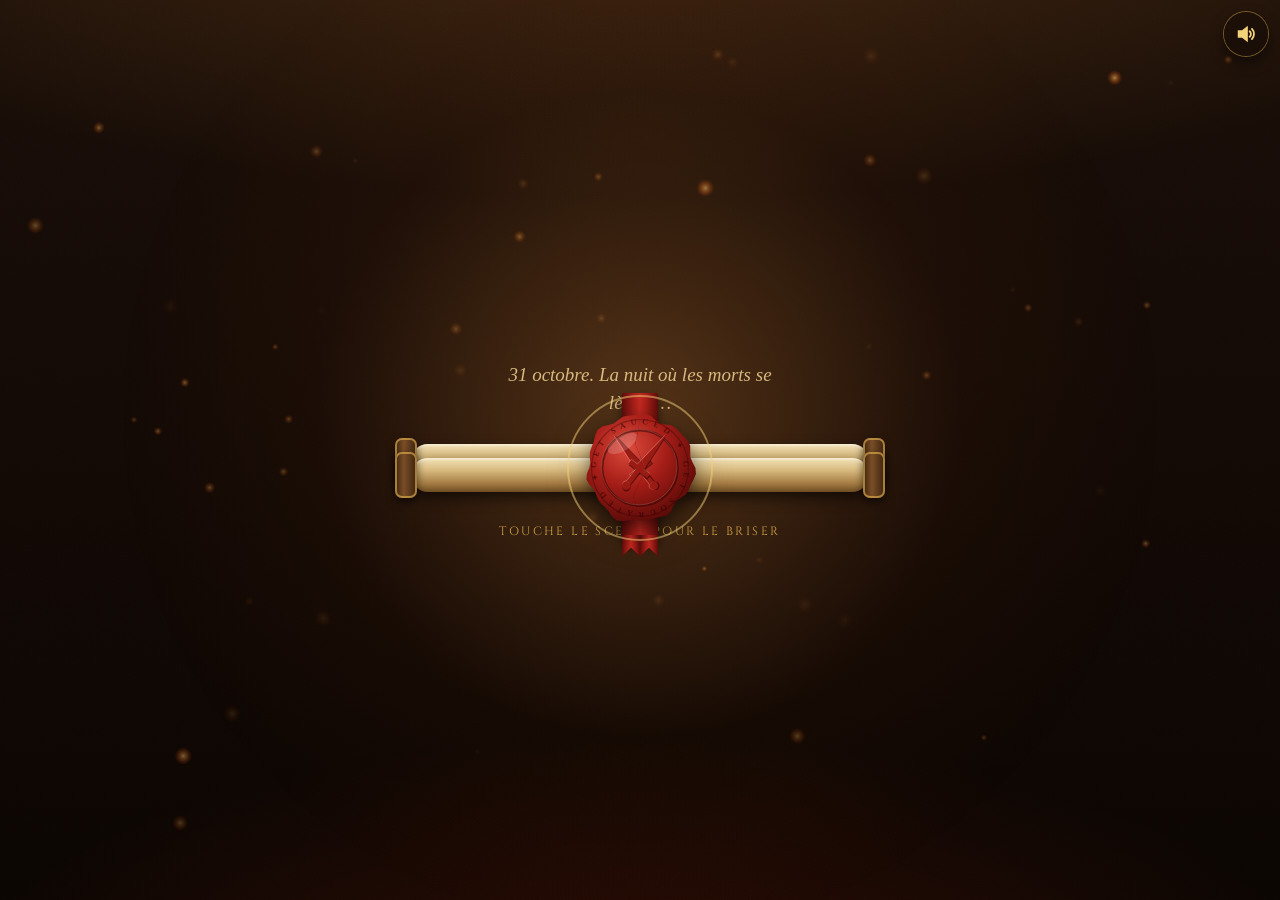
==== jour1.html @ 8e263cd1 "Calendrier des Ombres : portes I à IV (cimetière, procès, 10 000, Carlotta) Une porte s'ouvre chaque" ====
<!doctype html>
<html lang="fr">
<head>
<meta charset="utf-8">
<meta name="viewport" content="width=device-width, initial-scale=1, viewport-fit=cover">
<title>Porte I · La Nuit des Morts</title>
<meta name="description" content="Halloween. Les morts se lèvent, et l’un d’eux a des comptes à régler.">
<meta name="theme-color" content="#120a06">
<meta property="og:type" content="website">
<meta property="og:title" content="Porte I · La Nuit des Morts">
<meta property="og:description" content="Halloween. Les morts se lèvent, et l’un d’eux a des comptes à régler.">
<meta property="og:image" content="https://paradisesecurite-web.github.io/Essaie/og.jpg">
<meta property="og:url" content="https://paradisesecurite-web.github.io/Essaie/jour1.html">
<link rel="icon" href="data:image/svg+xml,%3Csvg xmlns='http://www.w3.org/2000/svg' viewBox='0 0 64 64'%3E%3Ccircle cx='32' cy='32' r='30' fill='%23a51d17'/%3E%3Cpath d='M32 8l4 30-4 4-4-4z M22 38h20v4H22z M30 42h4v10h-4z' fill='%23f3d27a'/%3E%3C/svg%3E">
<link rel="preconnect" href="https://fonts.googleapis.com">
<link rel="preconnect" href="https://fonts.gstatic.com" crossorigin>
<link href="https://fonts.googleapis.com/css2?family=Cinzel:wght@400;700;900&family=Cinzel+Decorative:wght@700;900&family=IM+Fell+English:ital@0;1&family=Pinyon+Script&display=swap" rel="stylesheet">
<link rel="stylesheet" href="style.css">
<link rel="stylesheet" href="jours.css">
</head>
<body class="locked">
<main id="app" aria-hidden="true">
  <header class="door-head">
    <div class="seal-mini" id="headSeal"></div>
    <p class="kicker">Porte I · 31 octobre</p>
    <h1 class="door-title">La Nuit des Morts</h1>
    <p class="tag">Halloween. Les morts se lèvent, et l’un d’eux a des comptes à régler.</p>
  </header>
  <div id="content"></div>
</main>
<script src="calendrier.js"></script>
<script src="commun.js"></script>
<script src="j1.js"></script>
</body>
</html>
---- style.css ----
:root{
  --bg:#120a06; --leather:#24150c; --leather2:#3a2314;
  --parch:#ecd9ad; --parch2:#d8b97f; --parch3:#b48a4f;
  --ink:#2b1709; --ink-soft:#5a3a1e;
  --gold:#d4a64a; --gold2:#f3d27a; --gold-dim:#7d5f27;
  --blood:#8e1b17; --blood2:#c0392b;
  --alliance:#2f5fa8; --horde:#a3221b;
  --ff-title:'Cinzel Decorative','Cinzel',Georgia,serif;
  --ff-head:'Cinzel',Georgia,serif;
  --ff-body:'IM Fell English',Georgia,serif;
  --ff-sign:'Pinyon Script',cursive;
  --nav-h:62px;
  --legend:#f3d27a;
}
*{box-sizing:border-box;margin:0;padding:0}
html{scroll-behavior:smooth;-webkit-text-size-adjust:100%}
body{background:var(--bg);color:var(--parch);font-family:var(--ff-body);font-size:18px;line-height:1.5;overflow-x:hidden;min-height:100vh;-webkit-tap-highlight-color:transparent}
body.locked{overflow:hidden}
body::before{content:"";position:fixed;inset:0;z-index:-2;background:
  radial-gradient(ellipse 120% 55% at 50% -12%,rgba(255,150,60,.20),transparent 62%),
  radial-gradient(ellipse 90% 50% at 50% 112%,rgba(150,40,10,.28),transparent 60%),
  linear-gradient(#1c1009,#0d0603)}
body::after{content:"";position:fixed;inset:0;z-index:-1;pointer-events:none;opacity:.5;
  background-image:url("data:image/svg+xml;utf8,<svg xmlns='http://www.w3.org/2000/svg' width='180' height='180'><filter id='n'><feTurbulence type='fractalNoise' baseFrequency='.85' numOctaves='2' stitchTiles='stitch'/><feColorMatrix values='0 0 0 0 0  0 0 0 0 0  0 0 0 0 0  0 0 0 .22 0'/></filter><rect width='100%' height='100%' filter='url(%23n)'/></svg>")}
button{font:inherit;color:inherit;background:none;border:0;cursor:pointer;touch-action:manipulation}
img{max-width:100%;display:block}
.hidden{display:none!important}

#embers{position:fixed;inset:0;width:100%;height:100%;pointer-events:none;z-index:1}

/* ---------- Boutons ---------- */
.btn{display:inline-flex;align-items:center;justify-content:center;gap:8px;min-height:50px;padding:12px 22px;border-radius:999px;font-family:var(--ff-head);font-weight:700;font-size:16px;letter-spacing:.06em;text-transform:uppercase;transition:transform .15s,box-shadow .2s,filter .2s;user-select:none;-webkit-user-select:none}
.btn:active{transform:scale(.96)}
.btn.gold{color:#2a1505;background:linear-gradient(180deg,#f8e09a,#d4a64a 55%,#a77a2a);box-shadow:0 0 0 1px #6e4f17,0 0 0 3px rgba(243,210,122,.25),0 8px 22px rgba(0,0,0,.5),inset 0 1px 0 rgba(255,255,255,.6);text-shadow:0 1px 0 rgba(255,240,200,.6)}
.btn.gold:hover{filter:brightness(1.08);box-shadow:0 0 0 1px #6e4f17,0 0 0 4px rgba(243,210,122,.35),0 0 30px rgba(243,180,80,.45),inset 0 1px 0 rgba(255,255,255,.6)}
.btn.dark{color:var(--gold2);background:linear-gradient(180deg,#3b2414,#1e110a);box-shadow:0 0 0 1px var(--gold-dim),0 6px 16px rgba(0,0,0,.45),inset 0 1px 0 rgba(255,220,150,.12)}
.btn.ink{color:var(--parch);background:linear-gradient(180deg,#4a2c16,#2b1709);box-shadow:0 0 0 1px #1a0d05,0 4px 10px rgba(60,30,5,.35)}
.btn.small{min-height:42px;padding:8px 16px;font-size:13px}
.btn-row{display:flex;flex-wrap:wrap;gap:10px;justify-content:center}

/* ---------- Parchemin ---------- */
.parch{position:relative;color:var(--ink);border-radius:6px;
  background:
   radial-gradient(ellipse at 25% 15%,rgba(255,252,235,.45),transparent 50%),
   radial-gradient(ellipse at 80% 85%,rgba(150,95,35,.28),transparent 55%),
   radial-gradient(ellipse at 90% 10%,rgba(160,110,50,.18),transparent 40%),
   linear-gradient(135deg,#f0deb3,#e0c38b 50%,#ead4a2);
  box-shadow:inset 0 0 45px rgba(115,62,15,.55),inset 0 0 6px rgba(80,40,10,.6),0 18px 40px rgba(0,0,0,.6)}
.parch::after{content:"";position:absolute;inset:0;border-radius:inherit;pointer-events:none;mix-blend-mode:multiply;opacity:.55;
  background-image:url("data:image/svg+xml;utf8,<svg xmlns='http://www.w3.org/2000/svg' width='220' height='220'><filter id='p'><feTurbulence type='fractalNoise' baseFrequency='.035' numOctaves='4' seed='3'/><feColorMatrix values='0 0 0 0 .55  0 0 0 0 .38  0 0 0 0 .18  0 0 0 .55 -.12'/></filter><rect width='100%' height='100%' filter='url(%23p)'/></svg>")}
.parch > *{position:relative;z-index:1}

/* ---------- Intro ---------- */
#intro{position:fixed;inset:0;z-index:50;display:flex;flex-direction:column;align-items:center;justify-content:center;padding:24px 16px calc(24px + env(safe-area-inset-bottom));overflow-y:auto;transition:opacity 1s ease,transform 1.2s ease}
#intro.leaving{opacity:0;transform:scale(1.08);pointer-events:none}
.tavern-glow{position:fixed;inset:0;z-index:-1;background:radial-gradient(circle at 50% 46%,rgba(255,160,70,.28),rgba(120,50,10,.08) 40%,transparent 65%);animation:flicker 3.2s infinite ease-in-out}
@keyframes flicker{0%,100%{opacity:.85}20%{opacity:1}35%{opacity:.75}55%{opacity:.95}70%{opacity:.8}}
.intro-kicker{font-family:var(--ff-body);font-style:italic;color:var(--parch2);text-align:center;margin-bottom:26px;opacity:0;animation:fadeUp 1.2s .3s forwards;max-width:320px}
.intro-hint{margin-top:30px;font-family:var(--ff-head);letter-spacing:.2em;text-transform:uppercase;font-size:12px;color:var(--gold);animation:pulse 2s infinite;transition:opacity .5s}
@keyframes pulse{0%,100%{opacity:.45}50%{opacity:1}}
@keyframes fadeUp{from{opacity:0;transform:translateY(12px)}to{opacity:1;transform:none}}

.scroll{position:relative;width:min(88vw,430px);flex-shrink:0;opacity:0;animation:fadeUp 1s .1s forwards}
.roller{position:relative;height:34px;margin:0 -14px;border-radius:17px;z-index:3;
  background:linear-gradient(180deg,#f3e2b8 0%,#d9bb80 35%,#a57c43 75%,#6d4c22 100%);
  box-shadow:0 6px 14px rgba(0,0,0,.55),inset 0 2px 2px rgba(255,255,255,.35)}
.roller::before,.roller::after{content:"";position:absolute;top:50%;width:22px;height:46px;transform:translateY(-50%);border-radius:7px;
  background:linear-gradient(90deg,#3a2210,#7a4e26 40%,#3a2210);box-shadow:inset 0 0 0 2px rgba(212,166,74,.7),0 4px 8px rgba(0,0,0,.6)}
.roller::before{left:-16px}.roller::after{right:-16px}
.sheet{height:0;overflow:hidden;margin:-10px 0;transition:height 1.7s cubic-bezier(.65,.02,.25,1);border-radius:0}
.sheet .parch{border-radius:0;padding:34px 24px 30px;text-align:center}
.sheet .sm{font-family:var(--ff-head);font-size:11px;letter-spacing:.25em;text-transform:uppercase;color:var(--ink-soft)}
.convo-title{font-family:var(--ff-title);font-weight:900;font-size:clamp(30px,9vw,44px);color:var(--blood);margin:8px 0 6px;text-shadow:0 1px 0 rgba(255,255,255,.4)}
.to{font-size:18px}
.to b,.from b{font-family:var(--ff-head);font-weight:700}
.rule{height:14px;margin:14px auto;width:80%;background:
  linear-gradient(90deg,transparent,var(--ink-soft) 20%,var(--ink-soft) 80%,transparent) center/100% 1px no-repeat}
.rule::after{content:"✦";display:block;text-align:center;font-size:12px;line-height:14px;color:var(--blood);background:none}
.typed-wrap{position:relative;text-align:left;font-size:19px;line-height:1.55}
.typed-wrap .ghost{visibility:hidden}
.typed-wrap .typed{position:absolute;inset:0}
.typed-wrap p+p,.fable-text p+p{margin-top:.7em}
.from{margin-top:16px;text-align:right;font-style:italic}
#enterBtn{margin-top:22px;opacity:0;transform:translateY(8px);transition:opacity .8s,transform .8s;pointer-events:none}
#enterBtn.show{opacity:1;transform:none;pointer-events:auto}

.ribbon{position:absolute;left:50%;top:50%;width:36px;height:150px;transform:translate(-50%,-50%);z-index:4;border-radius:2px;
  background:linear-gradient(90deg,#5e0d0a,#a51d17 30%,#c52a22 50%,#a51d17 70%,#5e0d0a);box-shadow:0 4px 10px rgba(0,0,0,.5);transition:opacity .6s,transform .9s ease-in}
.ribbon::before,.ribbon::after{content:"";position:absolute;bottom:-14px;width:18px;height:22px;background:inherit}
.ribbon::before{left:0;clip-path:polygon(0 0,100% 0,100% 100%,50% 60%,0 100%)}
.ribbon::after{right:0;clip-path:polygon(0 0,100% 0,100% 100%,50% 60%,0 100%)}
.scroll.open .ribbon{opacity:0;transform:translate(-50%,40px) rotate(8deg)}
.seal-btn{position:absolute;left:50%;top:50%;width:118px;height:118px;transform:translate(-50%,-50%);z-index:5;filter:drop-shadow(0 8px 10px rgba(0,0,0,.6));animation:sealIdle 2.6s infinite ease-in-out;-webkit-touch-callout:none}
@keyframes sealIdle{0%,100%{transform:translate(-50%,-50%) scale(1)}50%{transform:translate(-50%,-50%) scale(1.05)}}
.seal-btn::before{content:"";position:absolute;inset:-14px;border-radius:50%;border:2px solid rgba(243,210,122,.5);animation:ring 2.6s infinite}
@keyframes ring{0%{transform:scale(.85);opacity:.9}100%{transform:scale(1.35);opacity:0}}
.seal-btn .half{position:absolute;inset:0;transition:transform 1s cubic-bezier(.5,0,.9,.5),opacity 1s}
.seal-btn .half.l{clip-path:polygon(0 0,52% 0,46% 30%,55% 52%,44% 74%,52% 100%,0 100%)}
.seal-btn .half.r{clip-path:polygon(52% 0,100% 0,100% 100%,52% 100%,44% 74%,55% 52%,46% 30%)}
.seal-btn .crack{position:absolute;inset:0;opacity:0;pointer-events:none}
.seal-btn.cracking{animation:shake .32s linear}
.seal-btn.cracking .crack{opacity:1}
.seal-btn.broken{animation:none;pointer-events:none}
.seal-btn.broken::before{display:none}
.seal-btn.broken .crack{opacity:0;transition:opacity .2s}
.seal-btn.broken .half.l{transform:translate(-70px,160px) rotate(-50deg);opacity:0}
.seal-btn.broken .half.r{transform:translate(70px,190px) rotate(40deg);opacity:0}
@keyframes shake{0%,100%{transform:translate(-50%,-50%)}20%{transform:translate(calc(-50% - 4px),-50%) rotate(-3deg)}40%{transform:translate(calc(-50% + 4px),-50%) rotate(3deg)}60%{transform:translate(calc(-50% - 3px),-50%) rotate(-2deg)}80%{transform:translate(calc(-50% + 2px),-50%)}}
.seal-svg{width:100%;height:100%;display:block}

/* ---------- App ---------- */
#app{position:relative;z-index:2;max-width:620px;margin:0 auto;padding:0 16px calc(var(--nav-h) + 40px + env(safe-area-inset-bottom));opacity:0;transition:opacity 1.2s .2s}
#app.show{opacity:1}
section{padding-top:56px;scroll-margin-top:4px}
.reveal{opacity:0;transform:translateY(26px);transition:opacity .9s ease,transform .9s ease}
.reveal.in{opacity:1;transform:none}

.hero{text-align:center;padding-top:calc(28px + env(safe-area-inset-top))}
.sigil{position:relative;width:92px;height:92px;margin:0 auto;display:block;filter:drop-shadow(0 6px 10px rgba(0,0,0,.7));-webkit-touch-callout:none;user-select:none;-webkit-user-select:none;touch-action:manipulation}
.sigil .seal-svg{transition:transform .3s}
.sigil.charging .seal-svg{animation:charge 1.6s linear forwards}
@keyframes charge{0%{transform:scale(1) rotate(0)}100%{transform:scale(1.18) rotate(-12deg);filter:brightness(1.4)}}
.sigil .prog{position:absolute;inset:-8px;width:calc(100% + 16px);height:calc(100% + 16px);transform:rotate(-90deg);pointer-events:none}
.sigil .prog circle{fill:none;stroke:var(--gold2);stroke-width:3;stroke-dasharray:314;stroke-dashoffset:314;filter:drop-shadow(0 0 4px var(--gold2))}
.sigil.charging .prog circle{transition:stroke-dashoffset 1.6s linear;stroke-dashoffset:0}
.kicker{margin-top:18px;font-family:var(--ff-head);font-size:12px;letter-spacing:.32em;text-transform:uppercase;color:var(--gold)}
.duo{margin:10px 0 6px;font-family:var(--ff-title);font-weight:900;line-height:1.05;font-size:clamp(34px,10.5vw,58px);
  background:linear-gradient(180deg,#fff2c6 0%,#f3d27a 35%,#c8922e 70%,#8a5e1c 100%);-webkit-background-clip:text;background-clip:text;color:transparent;filter:drop-shadow(0 3px 0 rgba(0,0,0,.6)) drop-shadow(0 0 18px rgba(243,170,70,.35))}
.duo .who{display:block;cursor:pointer;user-select:none;-webkit-user-select:none;transition:transform .15s}
.duo .who:active{transform:scale(.97)}
.duo .amp{display:block;font-size:.5em;margin:2px 0;font-family:var(--ff-body);font-style:italic;font-weight:400}
.tag{font-style:italic;color:var(--parch2);font-size:19px}

.cd-wrap{margin:30px 0 8px;cursor:pointer;user-select:none;-webkit-user-select:none}
.cd-label{font-family:var(--ff-head);letter-spacing:.25em;text-transform:uppercase;font-size:12px;color:var(--parch2);margin-bottom:12px}
.cd{display:grid;grid-template-columns:repeat(4,1fr);gap:8px}
.cd-box{position:relative;padding:14px 2px 10px;border-radius:12px;overflow:hidden;
  background:linear-gradient(180deg,#2d1a0e,#140b05);
  box-shadow:0 0 0 1px var(--gold-dim),0 0 0 4px rgba(0,0,0,.55),0 0 0 5px rgba(212,166,74,.25),inset 0 0 22px rgba(0,0,0,.85),0 10px 24px rgba(0,0,0,.55)}
.cd-box::before{content:"";position:absolute;left:0;right:0;top:50%;height:1px;background:rgba(0,0,0,.55);box-shadow:0 1px 0 rgba(243,210,122,.08)}
.cd-num{display:block;font-family:var(--ff-head);font-weight:900;font-size:clamp(34px,11.5vw,66px);line-height:1;color:var(--gold2);font-variant-numeric:tabular-nums;
  text-shadow:0 0 14px rgba(243,170,70,.55),0 2px 0 #5d3f0f}
.cd-num.tick{animation:tick .45s ease}
@keyframes tick{0%{transform:translateY(-35%);opacity:0;filter:blur(3px)}100%{transform:none;opacity:1;filter:none}}
.cd-unit{display:block;margin-top:6px;font-family:var(--ff-head);font-size:10px;letter-spacing:.18em;text-transform:uppercase;color:var(--parch3)}
.cd-date{margin-top:14px;font-size:16px;color:var(--parch2)}
.cd-date b{font-family:var(--ff-head);color:var(--gold2);font-weight:700}
.cd-open{font-family:var(--ff-title);font-size:34px;color:var(--gold2);text-shadow:0 0 20px rgba(243,170,70,.7)}

.dossier{display:grid;grid-template-columns:1fr 1fr;gap:10px;margin-top:34px;text-align:left}
.card{padding:16px 14px;border-radius:10px;background:linear-gradient(180deg,rgba(58,35,20,.92),rgba(30,17,10,.92));box-shadow:0 0 0 1px rgba(212,166,74,.35),0 10px 22px rgba(0,0,0,.45);font-size:15px;line-height:1.4}
.card .role{font-family:var(--ff-head);font-size:10px;letter-spacing:.2em;text-transform:uppercase;color:var(--gold)}
.card h4{font-family:var(--ff-head);font-size:21px;color:var(--parch);margin-top:4px}
.card .alias{font-style:italic;color:var(--gold2);margin-bottom:8px;word-break:break-word}
.card ul{list-style:none;color:var(--parch2)}
.card li+li{margin-top:3px}
.card li b{color:var(--parch);font-weight:400}
.card svg{width:34px;height:34px;float:right;opacity:.85}
.intel{display:flex;flex-wrap:wrap;justify-content:center;gap:8px;margin-top:16px}
.intel span{font-size:14px;padding:7px 12px;border-radius:999px;background:rgba(0,0,0,.35);box-shadow:0 0 0 1px rgba(212,166,74,.28);color:var(--parch2)}
.intel b{font-family:var(--ff-head);color:var(--gold2);font-weight:700;font-size:12px;letter-spacing:.06em}

.sec-head{text-align:center;margin-bottom:18px}
.sec-num{display:inline-flex;width:40px;height:40px;align-items:center;justify-content:center;border-radius:50%;font-family:var(--ff-head);font-weight:700;color:var(--gold2);box-shadow:0 0 0 1px var(--gold-dim),inset 0 0 12px rgba(0,0,0,.7)}
.sec-head h2{font-family:var(--ff-title);font-weight:900;font-size:clamp(26px,7.6vw,38px);color:var(--gold2);margin-top:10px;line-height:1.1;text-shadow:0 2px 0 rgba(0,0,0,.6),0 0 18px rgba(243,170,70,.3)}
.sec-head p{color:var(--parch2);font-style:italic;margin-top:6px}

/* ---------- Fable ---------- */
.fable-card{padding:22px 20px 24px;min-height:330px}
.fable-top{display:flex;justify-content:space-between;align-items:center;font-family:var(--ff-head);font-size:12px;letter-spacing:.2em;text-transform:uppercase;color:var(--ink-soft)}
.dots{display:flex;gap:6px}
.dots i{width:9px;height:9px;border-radius:50%;background:rgba(43,23,9,.2);box-shadow:inset 0 0 0 1px rgba(43,23,9,.35);transition:background .4s}
.dots i.on{background:var(--blood);box-shadow:0 0 6px rgba(142,27,23,.6)}
.fable-card h3{font-family:var(--ff-title);font-weight:900;font-size:clamp(22px,6.4vw,30px);color:var(--blood);margin:10px 0 14px;line-height:1.15}
.fable-body{transition:opacity .45s,transform .45s}
.fable-body.out{opacity:0;transform:translateX(-20px)}
.fable-text{font-size:19px;line-height:1.58;min-height:120px;cursor:pointer}
.fable-text .hl,.typed .hl{font-family:var(--ff-head);font-weight:700;color:var(--blood);font-size:.92em}
.typing p:last-child::after{content:"";display:inline-block;width:2px;height:1em;margin-left:2px;vertical-align:-2px;background:var(--blood);animation:blink .8s infinite}
@keyframes blink{50%{opacity:0}}
.skip-hint{font-family:var(--ff-head);font-size:10px;letter-spacing:.18em;text-transform:uppercase;color:var(--ink-soft);opacity:.7;text-align:right;margin-top:8px}
.choices{display:flex;flex-direction:column;gap:10px;margin-top:20px}
.choice{display:block;width:100%;text-align:left;padding:14px 16px 14px 44px;border-radius:10px;position:relative;font-family:var(--ff-body);font-size:17px;line-height:1.35;color:var(--parch);
  background:linear-gradient(180deg,#4a2c16,#2b1709);box-shadow:0 0 0 1px #160b04,0 4px 10px rgba(60,30,5,.35),inset 0 1px 0 rgba(255,220,150,.12);opacity:0;transform:translateY(10px);animation:fadeUp .5s forwards;transition:transform .15s,filter .2s}
.choice:hover{filter:brightness(1.15)}
.choice:active{transform:scale(.98)}
.choice::before{content:"❖";position:absolute;left:16px;top:14px;color:var(--gold);font-size:15px}
.choice small{display:block;color:var(--parch2);font-size:14px;margin-top:3px;font-style:italic}
.choice.alliance{background:linear-gradient(180deg,#2c4f8c,#16294d);box-shadow:0 0 0 1px #0b1630,0 0 0 3px rgba(150,190,255,.18),0 6px 14px rgba(0,20,60,.4)}
.choice.horde{background:linear-gradient(180deg,#8f211b,#4a0d0a);box-shadow:0 0 0 1px #2a0503,0 0 0 3px rgba(255,140,120,.15),0 6px 14px rgba(60,0,0,.4)}
.choice.alliance::before{content:"✠"}
.choice.horde::before{content:"⚔"}
.name-pick{display:flex;gap:8px;margin-top:4px}
.name-pick input{flex:1;min-width:0;height:52px;padding:0 14px;border-radius:10px;border:0;font-family:var(--ff-head);font-weight:700;font-size:18px;color:var(--ink);background:rgba(255,248,225,.65);box-shadow:inset 0 2px 6px rgba(80,40,10,.35),0 0 0 1px rgba(80,40,10,.4)}
.name-pick input:focus{outline:2px solid var(--blood)}
.sugg{display:flex;flex-wrap:wrap;gap:8px;margin-top:10px}
.sugg button{padding:8px 12px;border-radius:999px;font-size:15px;font-style:italic;background:rgba(43,23,9,.1);box-shadow:inset 0 0 0 1px rgba(43,23,9,.35);color:var(--ink)}
.y-says{margin-top:12px;font-style:italic;color:var(--blood)}
.fable-intro{text-align:center;padding:20px 0}
.fable-intro p{font-size:19px;margin-bottom:20px}
.ending-badge{display:inline-block;padding:4px 12px;border-radius:999px;font-family:var(--ff-head);font-size:11px;letter-spacing:.2em;text-transform:uppercase;background:var(--blood);color:var(--parch);margin-bottom:6px}
.poster-zone{margin-top:22px;text-align:center}
.poster-zone img{width:100%;max-width:440px;margin:0 auto 18px;border-radius:4px;box-shadow:0 20px 50px rgba(0,0,0,.7);animation:posterIn 1s cubic-bezier(.2,1.4,.4,1)}
@keyframes posterIn{from{opacity:0;transform:translateY(-60px) rotate(-8deg) scale(.8)}to{opacity:1;transform:rotate(-1.2deg)}}
.poster-zone img{transform:rotate(-1.2deg)}
.poster-zone .note{color:var(--parch2);font-style:italic;font-size:15px;margin-top:12px}

/* ---------- Duel ---------- */
.arena{position:relative;border-radius:14px;overflow:hidden;background:#0b0604;box-shadow:0 0 0 1px var(--gold-dim),0 0 0 4px rgba(0,0,0,.6),0 18px 40px rgba(0,0,0,.6);user-select:none;-webkit-user-select:none}
#duelCv{display:block;width:100%;height:290px;touch-action:manipulation}
.hud{position:absolute;left:10px;right:10px;font-family:var(--ff-head);font-size:11px;letter-spacing:.08em;pointer-events:none}
.hud.top{top:10px}
.hud.bot{bottom:10px}
.hud .row{display:flex;justify-content:space-between;align-items:center;gap:8px;margin-bottom:4px;color:var(--parch)}
.bar{height:10px;border-radius:6px;background:rgba(0,0,0,.6);box-shadow:0 0 0 1px rgba(212,166,74,.4);overflow:hidden}
.bar i{display:block;height:100%;width:100%;transition:width .15s}
.bar.hp-e i{background:linear-gradient(#e14a3b,#8e1b17)}
.bar.hp-p i{background:linear-gradient(#6fd36a,#2a7d2a)}
.bar.en i{background:linear-gradient(#ffe57a,#d4a017)}
.hud .split{display:grid;grid-template-columns:1fr 1fr;gap:10px}
.cps{display:flex;gap:5px;justify-content:center;margin-top:6px}
.cps i{width:14px;height:14px;transform:rotate(45deg);background:rgba(0,0,0,.6);box-shadow:0 0 0 1px rgba(212,166,74,.5);transition:background .15s,box-shadow .15s}
.cps i.on{background:radial-gradient(#ffd27a,#d43a1a);box-shadow:0 0 0 1px #ffd27a,0 0 10px #ff7a2a}
.duel-ov{position:absolute;inset:0;display:flex;flex-direction:column;align-items:center;justify-content:center;text-align:center;padding:18px;background:rgba(10,5,2,.82);backdrop-filter:blur(2px);-webkit-backdrop-filter:blur(2px);z-index:3}
.duel-ov h3{font-family:var(--ff-title);color:var(--gold2);font-size:24px;margin-bottom:8px}
.duel-ov p{font-size:15px;color:var(--parch2);max-width:400px;margin-bottom:14px;line-height:1.4}
.duel-ov .big{font-family:var(--ff-head);font-weight:900;font-size:40px;color:var(--gold2)}
.skills{display:grid;grid-template-columns:1fr 1fr 1fr;gap:8px;margin-top:12px;user-select:none;-webkit-user-select:none}
.skill{position:relative;min-height:84px;padding:10px 4px 8px;border-radius:12px;display:flex;flex-direction:column;align-items:center;justify-content:center;gap:2px;overflow:hidden;
  background:linear-gradient(180deg,#3b2414,#1a0e07);box-shadow:0 0 0 1px var(--gold-dim),0 6px 14px rgba(0,0,0,.5),inset 0 1px 0 rgba(255,220,150,.14);transition:transform .08s,filter .15s;touch-action:manipulation}
.skill:active,.skill.pressed{transform:scale(.94);filter:brightness(1.3)}
.skill .ic{font-size:24px;line-height:1;filter:drop-shadow(0 0 6px rgba(255,180,80,.5))}
.skill .nm{font-family:var(--ff-head);font-weight:700;font-size:11px;letter-spacing:.04em;color:var(--parch);line-height:1.15;text-align:center}
.skill .cost{font-size:11px;color:var(--gold)}
.skill.off{filter:grayscale(.8) brightness(.6)}
.skill .cdv{position:absolute;left:0;bottom:0;height:3px;background:var(--gold2);width:0}
.skill.ev{background:linear-gradient(180deg,#5a2a10,#2a1006)}
.skill.do{background:linear-gradient(180deg,#1f2f3c,#0c141b)}
.scores{display:flex;justify-content:space-around;margin-top:12px;font-family:var(--ff-head);font-size:12px;letter-spacing:.1em;text-transform:uppercase;color:var(--parch3)}
.scores b{display:block;font-size:20px;color:var(--gold2);letter-spacing:0}
.duel-tips{margin-top:14px;font-size:15px;color:var(--parch2);line-height:1.45}
.duel-tips b{font-family:var(--ff-head);color:var(--gold2);font-size:13px}

/* ---------- Pacte ---------- */
.pact{padding:28px 20px 26px}
.pact h3{text-align:center;font-family:var(--ff-title);font-weight:900;font-size:clamp(24px,7vw,34px);color:var(--blood);line-height:1.1}
.pact .pre{margin:14px 0 12px;font-size:17px;font-style:italic;text-align:center}
.pact ol{list-style:none;counter-reset:a}
.pact li{counter-increment:a;position:relative;padding:9px 0 9px 42px;font-size:17px;line-height:1.45;border-top:1px dashed rgba(90,58,30,.35)}
.pact li::before{content:counter(a,upper-roman);position:absolute;left:0;top:9px;width:32px;text-align:center;font-family:var(--ff-head);font-weight:900;color:var(--blood)}
.pact .done{margin-top:12px;text-align:center;font-style:italic}
.sigs{display:grid;grid-template-columns:1fr;gap:20px;margin-top:22px}
@media(min-width:560px){.sigs{grid-template-columns:1fr 1fr}}
.sig p{font-size:14px;text-align:center;margin-top:4px}
.sig small{font-family:var(--ff-head);font-size:10px;letter-spacing:.15em;color:#2a6a2a}
.sig-y{height:110px;display:flex;align-items:center;justify-content:center;font-family:var(--ff-sign);font-size:54px;color:#1f2a55;transform:rotate(-4deg);cursor:pointer;user-select:none;-webkit-user-select:none}
.sig-line{height:1px;background:var(--ink-soft)}
.pad-wrap{position:relative;height:110px;border-radius:6px;background:rgba(255,250,230,.35);box-shadow:inset 0 0 0 1px rgba(90,58,30,.35)}
#pad{position:absolute;inset:0;width:100%;height:100%;touch-action:none;cursor:crosshair}
.pad-ph{position:absolute;inset:0;display:flex;align-items:center;justify-content:center;font-style:italic;color:rgba(90,58,30,.6);pointer-events:none;transition:opacity .3s}
.pad-wrap.inked .pad-ph{opacity:0}
.pact .btn-row{margin-top:20px}
.pact-seal{display:none;width:96px;height:96px;margin:16px auto 0;pointer-events:none;filter:drop-shadow(0 6px 8px rgba(0,0,0,.5));opacity:0}
.pact.sealed .pact-seal{display:block}
.pact.sealed .pact-seal{animation:stamp .6s cubic-bezier(.3,1.6,.5,1) forwards}
@keyframes stamp{0%{opacity:0;transform:scale(2.6) rotate(-30deg)}60%{opacity:1}100%{opacity:1;transform:scale(1) rotate(-14deg)}}
.pact.sealed #pad{pointer-events:none}

/* ---------- Footer / secrets ---------- */
footer{margin-top:60px;text-align:center;color:var(--parch3);font-size:14px}
.secrets{margin:0 auto 22px;padding:16px;border-radius:12px;background:rgba(0,0,0,.35);box-shadow:0 0 0 1px rgba(212,166,74,.25)}
.secrets h4{font-family:var(--ff-head);letter-spacing:.2em;text-transform:uppercase;font-size:12px;color:var(--gold)}
.gems{display:flex;justify-content:center;gap:9px;margin:12px 0 6px;flex-wrap:wrap}
.gems button{width:26px;height:26px;transform:rotate(45deg);border-radius:4px;background:rgba(0,0,0,.6);box-shadow:inset 0 0 0 1px rgba(212,166,74,.45)}
.gems button.on{background:radial-gradient(circle at 35% 35%,#fff3c4,#f3b23a 45%,#a8501a);box-shadow:0 0 12px rgba(255,190,80,.7),inset 0 0 0 1px #fff3c4}
.secrets p{font-size:13px;font-style:italic}
footer .credit{margin-top:8px;line-height:1.5}
footer .legal{margin-top:10px;font-size:12px;opacity:.6}

/* ---------- Nav / mute / toast / modal ---------- */
#bnav{position:fixed;left:50%;bottom:calc(10px + env(safe-area-inset-bottom));transform:translate(-50%,140%);z-index:20;display:flex;gap:2px;padding:5px;border-radius:999px;width:min(calc(100% - 24px),440px);
  background:rgba(25,14,8,.88);backdrop-filter:blur(10px);-webkit-backdrop-filter:blur(10px);box-shadow:0 0 0 1px rgba(212,166,74,.4),0 12px 30px rgba(0,0,0,.6);transition:transform .8s cubic-bezier(.2,1.2,.4,1)}
#bnav.show{transform:translate(-50%,0)}
#bnav a{flex:1;display:flex;flex-direction:column;align-items:center;gap:2px;padding:6px 2px;border-radius:999px;text-decoration:none;color:var(--parch3);font-family:var(--ff-head);font-size:9px;letter-spacing:.03em;text-transform:uppercase;transition:color .2s,background .2s;white-space:nowrap}
#bnav a svg{width:20px;height:20px}
#bnav a.on{color:#2a1505;background:linear-gradient(180deg,#f8e09a,#d4a64a)}
#muteBtn{position:fixed;top:calc(12px + env(safe-area-inset-top));right:12px;z-index:60;width:44px;height:44px;border-radius:50%;display:flex;align-items:center;justify-content:center;background:rgba(25,14,8,.8);box-shadow:0 0 0 1px rgba(212,166,74,.5),0 6px 14px rgba(0,0,0,.5);color:var(--gold2);backdrop-filter:blur(6px);-webkit-backdrop-filter:blur(6px)}
#muteBtn svg{width:22px;height:22px}
#toast{position:fixed;left:50%;top:calc(14px + env(safe-area-inset-top));transform:translate(-50%,-160%);z-index:70;max-width:calc(100% - 120px);padding:10px 18px;border-radius:10px;font-size:15px;line-height:1.35;text-align:center;color:var(--ink);
  background:linear-gradient(180deg,#f5e6bf,#dcc08a);box-shadow:0 0 0 1px #8a6a2c,0 10px 24px rgba(0,0,0,.55);transition:transform .45s cubic-bezier(.2,1.3,.4,1),opacity .3s,visibility .3s}
#toast{opacity:0;visibility:hidden}
#toast.show{transform:translate(-50%,0);opacity:1;visibility:visible}
#modal{position:fixed;inset:0;z-index:80;display:flex;align-items:center;justify-content:center;padding:20px;background:rgba(5,2,1,.78);backdrop-filter:blur(3px);-webkit-backdrop-filter:blur(3px);opacity:0;pointer-events:none;transition:opacity .4s}
#modal.show{opacity:1;pointer-events:auto}
.modal-card{width:min(100%,460px);max-height:calc(100vh - 40px);overflow:auto;padding:30px 22px 24px;transform:scale(.9) translateY(20px);transition:transform .5s cubic-bezier(.2,1.3,.4,1)}
#modal.show .modal-card{transform:none}
.modal-card .x{position:absolute;top:6px;right:8px;width:40px;height:40px;font-size:26px;color:var(--ink-soft);z-index:2}
.modal-card h3{font-family:var(--ff-title);font-weight:900;color:var(--blood);font-size:26px;text-align:center;line-height:1.15;margin-bottom:14px}
.modal-card .q{font-size:21px;line-height:1.5;text-align:center;font-style:italic}
.modal-card .sigline{text-align:right;font-family:var(--ff-sign);font-size:34px;color:#1f2a55;margin-top:10px}
.modal-card .kick{text-align:center;font-family:var(--ff-head);font-size:11px;letter-spacing:.25em;text-transform:uppercase;color:var(--ink-soft);margin-bottom:6px}
.modal-card .btn-row{margin-top:18px}
.secret-letter .typed-wrap{font-size:22px;line-height:1.55;text-align:center}
.item-tip{background:linear-gradient(180deg,#0c1424,#060a14)!important;color:#fff;font-family:Georgia,serif;box-shadow:0 0 0 1px #8a8fa0,0 0 0 3px #1b2236,0 20px 40px rgba(0,0,0,.6)!important}
.item-tip::after{display:none}
.item-tip .iname{color:#ff8000;font-size:21px;font-weight:700;line-height:1.2}
.item-tip .ilvl{color:#ffd100;font-size:14px;margin:4px 0}
.item-tip .row2{display:flex;justify-content:space-between;font-size:15px}
.item-tip .stat{font-size:15px}
.item-tip .eq{color:#1eff00;font-size:15px;margin-top:6px}
.item-tip .flav{color:#ffd100;font-style:italic;font-size:15px;margin-top:8px}
.item-tip .x{color:#aaa!important}

#celebrate{position:fixed;inset:0;z-index:90;display:flex;align-items:center;justify-content:center;text-align:center;background:#050201;opacity:0;pointer-events:none;transition:opacity .8s}
#celebrate.show{opacity:1;pointer-events:auto}
#fwCv{position:absolute;inset:0;width:100%;height:100%}
.cel-inner{position:relative;z-index:2;padding:24px;max-width:520px}
.cel-inner .k{font-family:var(--ff-head);letter-spacing:.3em;text-transform:uppercase;font-size:12px;color:var(--gold)}
.cel-inner h2{font-family:var(--ff-title);font-weight:900;font-size:clamp(36px,11vw,64px);line-height:1.05;margin:12px 0;
  background:linear-gradient(180deg,#fff2c6,#f3d27a 40%,#c8922e);-webkit-background-clip:text;background-clip:text;color:transparent;filter:drop-shadow(0 0 20px rgba(243,170,70,.6));animation:celPulse 1.6s infinite}
@keyframes celPulse{50%{transform:scale(1.04)}}
.cel-inner p{font-size:19px;color:var(--parch);margin-bottom:22px;text-shadow:0 2px 6px #000}

#vanishFx{position:fixed;inset:0;z-index:85;pointer-events:none;opacity:0;background:radial-gradient(circle,rgba(120,100,140,.55),rgba(20,10,30,.85));transition:opacity .4s}
body.vanish #app,body.vanish #bnav{filter:blur(6px);opacity:.04;transition:filter .3s,opacity .3s}
body.vanish #vanishFx{opacity:1}
#vanishFx span{position:absolute;inset:0;display:flex;align-items:center;justify-content:center;font-family:var(--ff-title);font-weight:900;font-size:clamp(34px,10vw,60px);color:#d9c8ff;text-shadow:0 0 24px #a080ff}
#app{transition:opacity 1.2s .2s,filter .6s}

.rain{position:fixed;top:-60px;z-index:75;pointer-events:none;font-size:30px;animation:fall linear forwards}
@keyframes fall{to{transform:translateY(calc(100vh + 120px)) rotate(540deg)}}

/* Mode légendaire */
body.legendary{--gold2:#ff9a1f;--gold:#ff8000;--gold-dim:#a35200}
body.legendary .duo{background:linear-gradient(180deg,#fff0d0,#ffb347 40%,#ff8000 75%,#a34800);-webkit-background-clip:text;background-clip:text;filter:drop-shadow(0 3px 0 rgba(0,0,0,.6)) drop-shadow(0 0 26px rgba(255,128,0,.75))}

@media(min-width:700px){
  body{font-size:19px}
  #duelCv{height:330px}
  .fable-card{padding:30px 34px}
  .pact{padding:36px 40px}
}
@media(prefers-reduced-motion:reduce){
  *,*::before,*::after{animation-duration:.01ms!important;animation-iteration-count:1!important;transition-duration:.2s!important}
}
---- jours.css ----
/* ===== Calendrier des Ombres : éléments communs ===== */
.locked-door{text-align:center;max-width:420px;padding:20px}
.seal-mini{width:110px;height:110px;margin:0 auto 14px;filter:drop-shadow(0 8px 12px rgba(0,0,0,.6))}
.lock-left{font-family:var(--ff-head);font-weight:700;font-size:22px;color:var(--gold2);margin:8px 0 22px;font-variant-numeric:tabular-nums}
.door-head{text-align:center;padding-top:calc(30px + env(safe-area-inset-top))}
.door-title{font-family:var(--ff-title);font-weight:900;font-size:clamp(34px,10vw,56px);line-height:1.05;margin:10px 0 8px;
  background:linear-gradient(180deg,#fff2c6 0%,#f3d27a 35%,#c8922e 70%,#8a5e1c 100%);-webkit-background-clip:text;background-clip:text;color:transparent;filter:drop-shadow(0 3px 0 rgba(0,0,0,.6)) drop-shadow(0 0 18px rgba(243,170,70,.35))}
.door-head .seal-mini{width:84px;height:84px}
.map-wrap{margin:6px 0 10px}
.map-svg{width:100%;height:auto;display:block;border-radius:6px;box-shadow:0 0 0 1px #7d5f27,0 8px 20px rgba(0,0,0,.4)}
.panel{padding:20px 18px;border-radius:14px;background:linear-gradient(180deg,rgba(58,35,20,.92),rgba(26,15,8,.95));box-shadow:0 0 0 1px rgba(212,166,74,.4),0 14px 30px rgba(0,0,0,.5)}
.panel h3{font-family:var(--ff-title);color:var(--gold2);font-size:24px;text-align:center;line-height:1.15}
.panel p{color:var(--parch2)}
.epilogue{margin-top:18px;padding:20px;font-size:18px;line-height:1.55}
.epilogue p+p{margin-top:.7em}
.big-btn{width:100%;min-height:64px;font-size:18px}
.stat-row{display:flex;justify-content:space-around;margin-top:12px;font-family:var(--ff-head);font-size:12px;letter-spacing:.1em;text-transform:uppercase;color:var(--parch3);text-align:center}
.stat-row b{display:block;font-size:22px;color:var(--gold2);letter-spacing:0}
.game-cv{display:block;width:100%;height:300px;border-radius:12px;touch-action:manipulation;background:#0b0604;box-shadow:0 0 0 1px var(--gold-dim),0 0 0 4px rgba(0,0,0,.6),0 18px 40px rgba(0,0,0,.6);user-select:none;-webkit-user-select:none}
.game-wrap{position:relative}
.game-wrap .duel-ov{border-radius:12px}
.hint{font-size:15px;color:var(--parch2);margin-top:12px;line-height:1.45;text-align:center}
.hint b{font-family:var(--ff-head);color:var(--gold2);font-size:13px}
.defi-banner{margin:16px 0 0;padding:14px 16px;border-radius:12px;text-align:center;background:linear-gradient(180deg,#5a1a12,#2a0806);box-shadow:0 0 0 1px #ff8a6a,0 0 24px rgba(255,90,60,.35);color:#ffe3d6}
.defi-banner b{font-family:var(--ff-head);color:#ffd27a}

/* ===== Quiz ===== */
.quiz{padding:22px 18px}
.quiz .qnum{font-family:var(--ff-head);font-size:12px;letter-spacing:.2em;text-transform:uppercase;color:var(--ink-soft);display:flex;justify-content:space-between}
.quiz .qtxt{font-family:var(--ff-head);font-weight:700;font-size:21px;color:var(--blood);margin:10px 0 14px;line-height:1.25}
.quiz .ans{display:block;width:100%;text-align:left;padding:14px 16px;border-radius:10px;margin-top:9px;font-size:17px;color:var(--parch);background:linear-gradient(180deg,#4a2c16,#2b1709);box-shadow:0 0 0 1px #160b04,0 4px 10px rgba(60,30,5,.35);transition:transform .15s,background .3s}
.quiz .ans:active{transform:scale(.98)}
.quiz .ans.good{background:linear-gradient(180deg,#2f7a2f,#174a17)}
.quiz .ans.bad{background:linear-gradient(180deg,#8f211b,#4a0d0a)}
.quiz .ans[disabled]{cursor:default}
.quiz .com{margin-top:14px;font-style:italic;min-height:1.5em}
.quiz .bar{height:8px;border-radius:5px;background:rgba(43,23,9,.2);margin-top:10px;overflow:hidden}
.quiz .bar i{display:block;height:100%;background:var(--blood);transition:width .4s}

/* ===== 10 000 ===== */
.dice-board{padding:16px 14px}
.scorebox{display:grid;grid-template-columns:1fr 1fr;gap:10px;text-align:center}
.scorebox div{padding:10px 6px;border-radius:10px;background:rgba(0,0,0,.35);box-shadow:inset 0 0 0 1px rgba(212,166,74,.3)}
.scorebox div.turn{box-shadow:inset 0 0 0 2px var(--gold2),0 0 16px rgba(243,170,70,.35)}
.scorebox small{display:block;font-family:var(--ff-head);font-size:11px;letter-spacing:.12em;text-transform:uppercase;color:var(--parch3)}
.scorebox b{font-family:var(--ff-head);font-size:26px;color:var(--gold2)}
.tray{display:flex;flex-wrap:wrap;justify-content:center;gap:10px;margin:16px 0 6px;min-height:64px}
.kept{display:flex;flex-wrap:wrap;justify-content:center;gap:6px;min-height:40px;opacity:.85}
.kept .die{width:36px;height:36px;padding:5px;border-radius:7px;cursor:default}
.die{width:58px;height:58px;padding:9px;border-radius:12px;display:grid;grid-template-columns:repeat(3,1fr);grid-template-rows:repeat(3,1fr);
  background:linear-gradient(145deg,#fbf3dc,#e0cc9c);box-shadow:inset 0 -3px 0 rgba(120,80,30,.35),0 4px 10px rgba(0,0,0,.5);transition:transform .2s,box-shadow .2s}
.die i{width:76%;height:76%;margin:auto;border-radius:50%;background:#2b1709;visibility:hidden}
.die.sel{transform:translateY(-6px);box-shadow:0 0 0 3px var(--gold2),0 0 18px rgba(243,170,70,.7),0 8px 14px rgba(0,0,0,.5)}
.die.roll{animation:dieroll .5s ease}
@keyframes dieroll{0%{transform:rotate(0) scale(.6)}50%{transform:rotate(200deg) scale(1.1)}100%{transform:rotate(360deg) scale(1)}}
.die.v1 i:nth-child(5),.die.v2 i:nth-child(1),.die.v2 i:nth-child(9),.die.v3 i:nth-child(1),.die.v3 i:nth-child(5),.die.v3 i:nth-child(9),
.die.v4 i:nth-child(1),.die.v4 i:nth-child(3),.die.v4 i:nth-child(7),.die.v4 i:nth-child(9),.die.v5 i:nth-child(1),.die.v5 i:nth-child(3),.die.v5 i:nth-child(5),.die.v5 i:nth-child(7),.die.v5 i:nth-child(9),
.die.v6 i:nth-child(1),.die.v6 i:nth-child(3),.die.v6 i:nth-child(4),.die.v6 i:nth-child(6),.die.v6 i:nth-child(7),.die.v6 i:nth-child(9){visibility:visible}
.die.v1 i:nth-child(5){background:#a51d17}
.turn-info{text-align:center;font-family:var(--ff-head);color:var(--parch);margin-top:6px}
.turn-info b{color:var(--gold2)}
.dlog{min-height:3em;text-align:center;font-style:italic;color:var(--parch2);margin-top:8px;font-size:16px}
.rules-list{margin-top:12px;font-size:14px;color:var(--parch2)}
.rules-list li{margin-left:18px}
.dice-actions{display:grid;grid-template-columns:1fr 1fr;gap:10px;margin-top:12px}
.dice-actions .btn{width:100%}
.btn[disabled]{filter:grayscale(.8) brightness(.6);pointer-events:none}
.stanley{display:inline-block;animation:glow 2s infinite}
@keyframes glow{50%{filter:drop-shadow(0 0 10px #ff8a2a)}}

/* ===== Traité de Carlotta ===== */
.pact.carlotta h3{color:#6b1a4f}
.pact.carlotta li::before{color:#6b1a4f}
.sig-c{height:110px;display:flex;align-items:center;justify-content:center;font-family:var(--ff-sign);font-size:54px;color:#6b1a4f;transform:rotate(-5deg)}
.crown-seal{display:none;width:100px;height:100px;margin:16px auto 0;filter:drop-shadow(0 6px 8px rgba(0,0,0,.5));opacity:0}
.pact.sealed .crown-seal{display:block;animation:stamp .6s cubic-bezier(.3,1.6,.5,1) forwards}

/* ===== Calendrier (page principale) ===== */
.doors{display:grid;grid-template-columns:repeat(5,1fr);gap:6px}
.door{position:relative;aspect-ratio:3/5.4;border-radius:40px 40px 6px 6px;display:flex;flex-direction:column;align-items:center;justify-content:flex-end;padding:8px 2px;text-decoration:none;overflow:hidden;
  background:repeating-linear-gradient(90deg,#3a2314 0 9px,#2e1b0f 9px 11px),#3a2314;box-shadow:inset 0 0 0 2px #7d5f27,inset 0 0 18px rgba(0,0,0,.8),0 8px 18px rgba(0,0,0,.5);color:var(--parch3)}
.door .n{font-family:var(--ff-title);font-weight:900;font-size:24px;color:var(--gold2);text-shadow:0 2px 0 #000}
.door .d{font-family:var(--ff-head);font-size:9px;letter-spacing:.06em;text-transform:uppercase;margin-top:2px;text-align:center;line-height:1.2}
.door .lk{position:absolute;top:13%;font-size:18px;opacity:.8}
.door.open{box-shadow:inset 0 0 0 2px var(--gold2),0 0 18px rgba(243,170,70,.45),0 8px 18px rgba(0,0,0,.5);animation:dooropen 2.4s infinite}
@keyframes dooropen{50%{box-shadow:inset 0 0 0 2px var(--gold2),0 0 28px rgba(243,170,70,.7),0 8px 18px rgba(0,0,0,.5)}}
.door.open .lk{opacity:1}
.door.done::after{content:"✔";position:absolute;top:8px;right:8px;width:20px;height:20px;border-radius:50%;background:#2a6a2a;color:#fff;font-size:12px;display:flex;align-items:center;justify-content:center}
.next-door{text-align:center;margin-top:14px;color:var(--parch2);font-size:16px}
.next-door b{font-family:var(--ff-head);color:var(--gold2)}
.map-home{margin-top:16px}

.rivals{display:flex;align-items:center;gap:14px;margin-bottom:14px;padding:10px;border-radius:12px;background:rgba(0,0,0,.3);box-shadow:inset 0 0 0 1px rgba(212,166,74,.3)}
.rivals img{width:76px;height:76px;border-radius:50%;object-fit:cover;flex-shrink:0;box-shadow:0 0 0 3px var(--gold2),0 0 18px rgba(243,170,70,.45)}
.rivals p{color:var(--parch2);font-size:15px;line-height:1.35}
.rivals b{font-family:var(--ff-head);color:var(--gold2);font-size:16px}
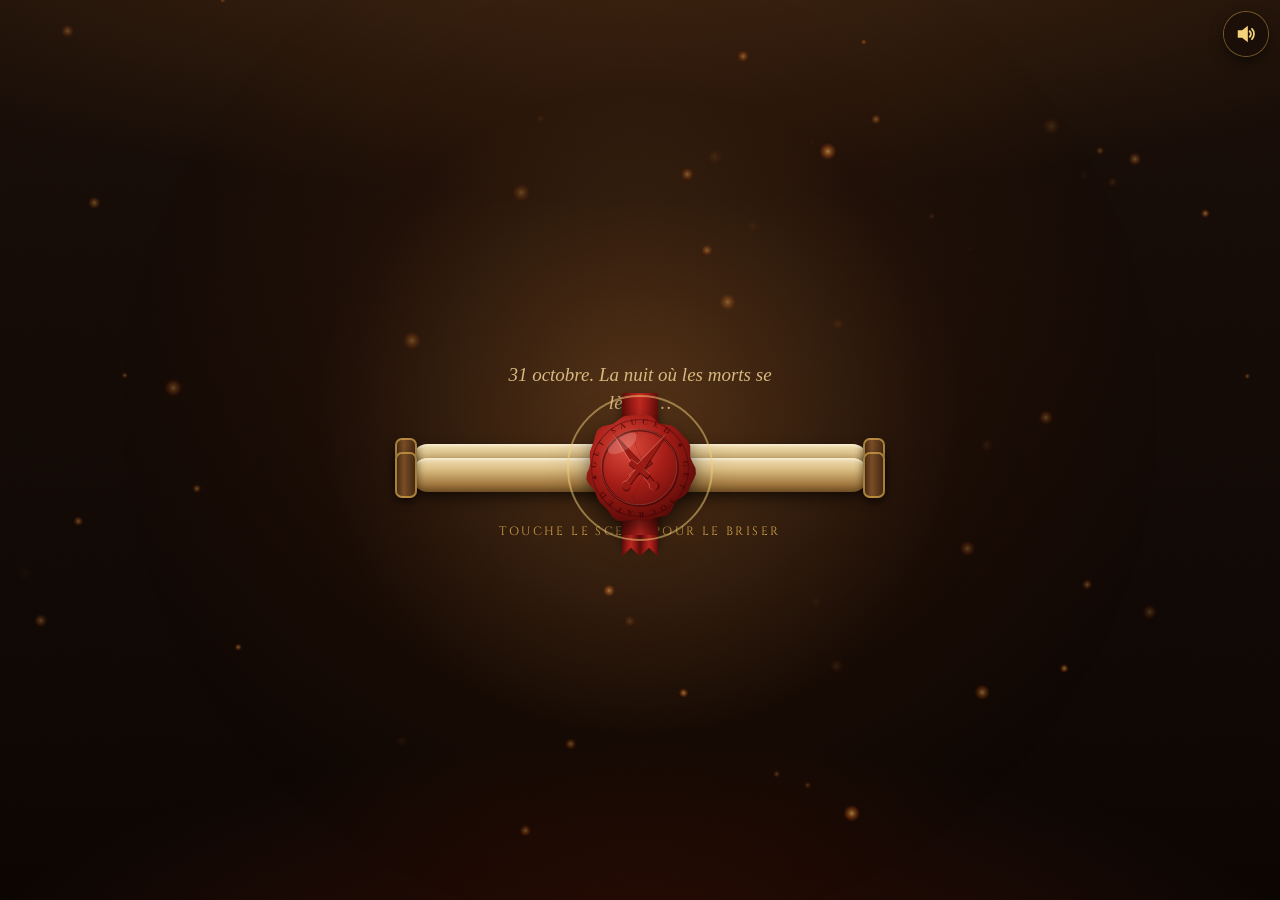
==== commit 6665b84c: "Cache les titres des portes tant qu'elles sont scellées Co-Authored-By: Claude Opus 5.5 <noreply@ant" ====
--- a/jour1.html
+++ b/jour1.html
@@ -3,12 +3,12 @@
 <head>
 <meta charset="utf-8">
 <meta name="viewport" content="width=device-width, initial-scale=1, viewport-fit=cover">
-<title>Porte I · La Nuit des Morts</title>
-<meta name="description" content="Halloween. Les morts se lèvent, et l’un d’eux a des comptes à régler.">
+<title>Porte I · Le Calendrier des Ombres</title>
+<meta name="description" content="Une porte du Calendrier des Ombres.">
 <meta name="theme-color" content="#120a06">
 <meta property="og:type" content="website">
-<meta property="og:title" content="Porte I · La Nuit des Morts">
-<meta property="og:description" content="Halloween. Les morts se lèvent, et l’un d’eux a des comptes à régler.">
+<meta property="og:title" content="Porte I · Le Calendrier des Ombres">
+<meta property="og:description" content="Une porte s'ouvre chaque matin à 10 h. Brise le sceau.">
 <meta property="og:image" content="https://paradisesecurite-web.github.io/Essaie/og.jpg">
 <meta property="og:url" content="https://paradisesecurite-web.github.io/Essaie/jour1.html">
 <link rel="icon" href="data:image/svg+xml,%3Csvg xmlns='http://www.w3.org/2000/svg' viewBox='0 0 64 64'%3E%3Ccircle cx='32' cy='32' r='30' fill='%23a51d17'/%3E%3Cpath d='M32 8l4 30-4 4-4-4z M22 38h20v4H22z M30 42h4v10h-4z' fill='%23f3d27a'/%3E%3C/svg%3E">
--- a/jours.css
+++ b/jours.css
@@ -94,3 +94,7 @@
 .rivals img{width:76px;height:76px;border-radius:50%;object-fit:cover;flex-shrink:0;box-shadow:0 0 0 3px var(--gold2),0 0 18px rgba(243,170,70,.45)}
 .rivals p{color:var(--parch2);font-size:15px;line-height:1.35}
 .rivals b{font-family:var(--ff-head);color:var(--gold2);font-size:16px}
+
+.scorebox .avatar{display:block;width:44px;height:44px;margin:0 auto 4px;border-radius:50%;object-fit:cover;box-shadow:0 0 0 2px var(--gold2)}
+.rivals-parch{background:rgba(43,23,9,.08);box-shadow:inset 0 0 0 1px rgba(90,58,30,.35)}
+.rivals-parch p{color:var(--ink)}.rivals-parch b{color:var(--blood)}
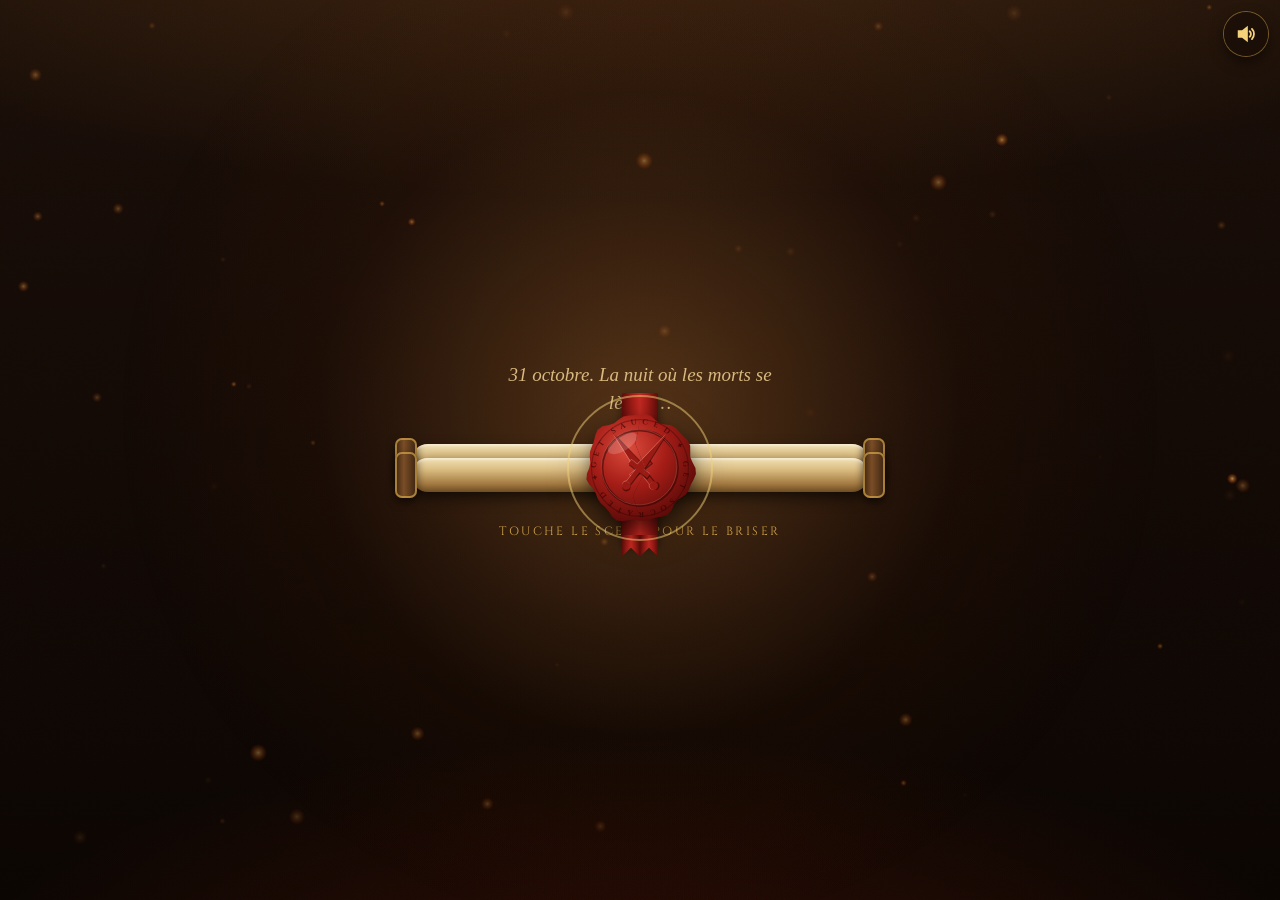
==== commit cb21a3c1: "Force le rechargement des scripts (version) et affiche la difficulté du crochetage Co-Authored-By: C" ====
--- a/jour1.html
+++ b/jour1.html
@@ -15,8 +15,8 @@
 <link rel="preconnect" href="https://fonts.googleapis.com">
 <link rel="preconnect" href="https://fonts.gstatic.com" crossorigin>
 <link href="https://fonts.googleapis.com/css2?family=Cinzel:wght@400;700;900&family=Cinzel+Decorative:wght@700;900&family=IM+Fell+English:ital@0;1&family=Pinyon+Script&display=swap" rel="stylesheet">
-<link rel="stylesheet" href="style.css">
-<link rel="stylesheet" href="jours.css">
+<link rel="stylesheet" href="style.css?v=20261031b">
+<link rel="stylesheet" href="jours.css?v=20261031b">
 </head>
 <body class="locked">
 <main id="app" aria-hidden="true">
@@ -28,8 +28,8 @@
   </header>
   <div id="content"></div>
 </main>
-<script src="calendrier.js"></script>
-<script src="commun.js"></script>
-<script src="j1.js"></script>
+<script src="calendrier.js?v=20261031b"></script>
+<script src="commun.js?v=20261031b"></script>
+<script src="j1.js?v=20261031b"></script>
 </body>
 </html>
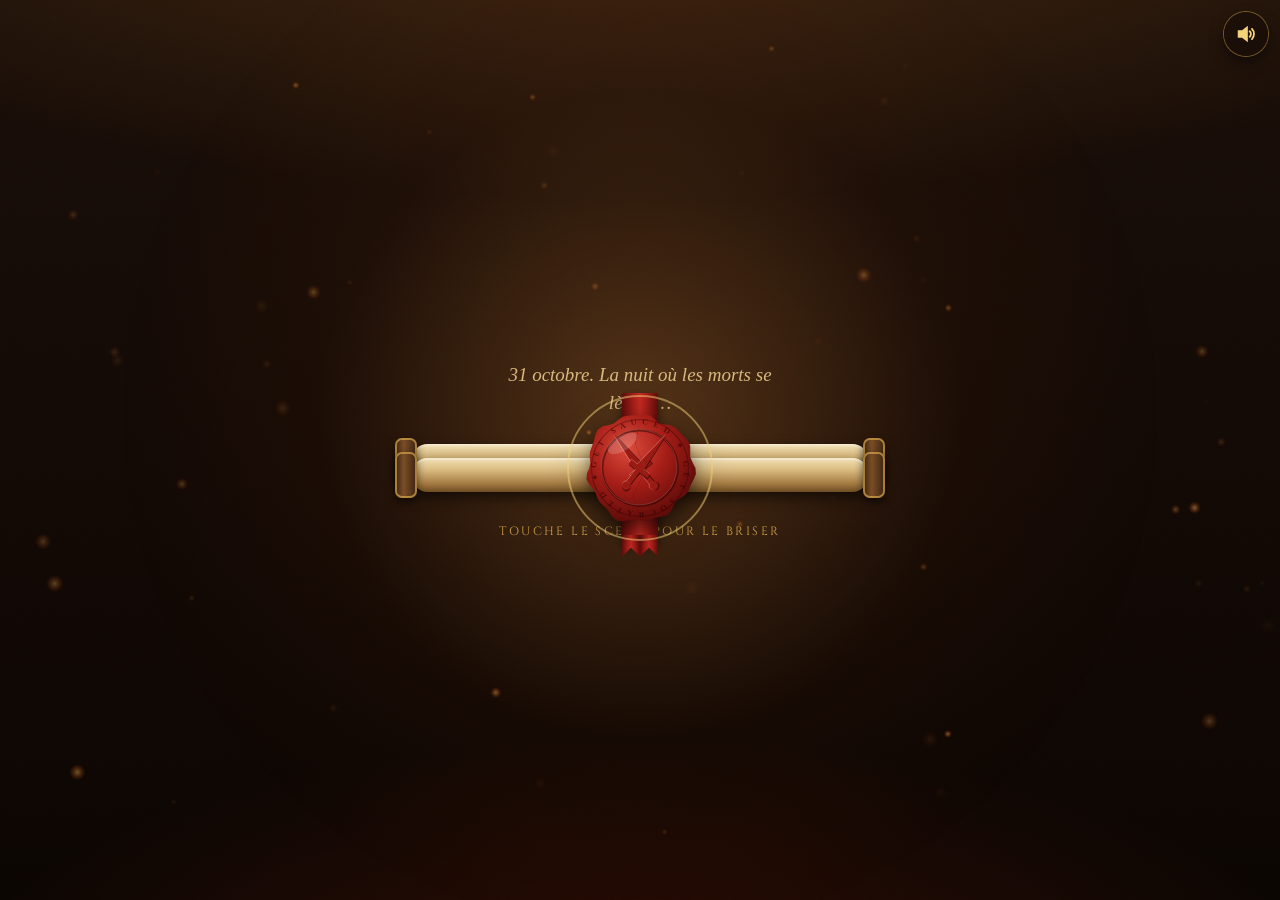
==== commit bf89f1a5: "Porte V : la Veillée d'Armes (fable, carte complète, photo et message vocal) Co-Authored-By: Claude " ====
--- a/jour1.html
+++ b/jour1.html
@@ -15,8 +15,8 @@
 <link rel="preconnect" href="https://fonts.googleapis.com">
 <link rel="preconnect" href="https://fonts.gstatic.com" crossorigin>
 <link href="https://fonts.googleapis.com/css2?family=Cinzel:wght@400;700;900&family=Cinzel+Decorative:wght@700;900&family=IM+Fell+English:ital@0;1&family=Pinyon+Script&display=swap" rel="stylesheet">
-<link rel="stylesheet" href="style.css?v=20261031b">
-<link rel="stylesheet" href="jours.css?v=20261031b">
+<link rel="stylesheet" href="style.css?v=20261103a">
+<link rel="stylesheet" href="jours.css?v=20261103a">
 </head>
 <body class="locked">
 <main id="app" aria-hidden="true">
@@ -28,8 +28,8 @@
   </header>
   <div id="content"></div>
 </main>
-<script src="calendrier.js?v=20261031b"></script>
-<script src="commun.js?v=20261031b"></script>
-<script src="j1.js?v=20261031b"></script>
+<script src="calendrier.js?v=20261103a"></script>
+<script src="commun.js?v=20261103a"></script>
+<script src="j1.js?v=20261103a"></script>
 </body>
 </html>
--- a/jours.css
+++ b/jours.css
@@ -98,3 +98,36 @@
 .scorebox .avatar{display:block;width:44px;height:44px;margin:0 auto 4px;border-radius:50%;object-fit:cover;box-shadow:0 0 0 2px var(--gold2)}
 .rivals-parch{background:rgba(43,23,9,.08);box-shadow:inset 0 0 0 1px rgba(90,58,30,.35)}
 .rivals-parch p{color:var(--ink)}.rivals-parch b{color:var(--blood)}
+
+/* ===== Porte V : le dernier sceau ===== */
+.final-seal-wrap{text-align:center;padding:20px 0 10px}
+.seal-btn.final-seal{position:relative;left:auto;top:auto;transform:none;width:170px;height:170px;margin:0 auto;display:block;animation:finalIdle 2.4s infinite ease-in-out}
+.seal-btn.final-seal.cracking{animation:finalShake .32s linear}
+.seal-btn.final-seal.broken{animation:none}
+@keyframes finalIdle{50%{transform:scale(1.06)}}
+@keyframes finalShake{20%{transform:translateX(-4px) rotate(-3deg)}40%{transform:translateX(4px) rotate(3deg)}60%{transform:translateX(-3px)}80%{transform:translateX(2px)}}
+.polaroid{margin:10px auto 0;max-width:420px;background:#fbf8f0;padding:12px 12px 6px;border-radius:3px;transform:rotate(-2.5deg);box-shadow:0 22px 50px rgba(0,0,0,.7)}
+.polaroid img{width:100%;height:auto;border-radius:2px}
+.polaroid figcaption{font-family:var(--ff-sign);font-size:30px;color:#1f2a55;text-align:center;padding:6px 0 4px}
+.polaroid.drop{animation:polaDrop 1.2s cubic-bezier(.2,1.3,.4,1)}
+@keyframes polaDrop{from{opacity:0;transform:translateY(-80px) rotate(-14deg) scale(.85)}to{opacity:1;transform:rotate(-2.5deg)}}
+.voice-card{margin-top:26px;padding:20px 18px;text-align:center}
+.voice-card.rise{animation:fadeUp 1s .6s both}
+.voice-card .kick{font-family:var(--ff-head);font-size:11px;letter-spacing:.25em;text-transform:uppercase;color:var(--ink-soft);margin-bottom:12px}
+.player{display:flex;align-items:center;gap:14px;text-align:left}
+.player .play{flex-shrink:0;width:72px;height:72px;border-radius:50%;display:flex;align-items:center;justify-content:center;color:#fff;
+  background:radial-gradient(circle at 35% 30%,#dc4b3c,#a51d17 55%,#5e0d0a);box-shadow:0 0 0 3px #f3d27a,0 0 26px rgba(220,75,60,.55),0 8px 16px rgba(0,0,0,.4);animation:pulse 2s infinite}
+.player.on .play{animation:none}
+.player .play svg{width:34px;height:34px}
+.pmeta{flex:1;min-width:0}
+.bars{display:flex;align-items:center;gap:3px;height:34px}
+.bars i{flex:1;height:30%;border-radius:2px;background:rgba(122,18,15,.35);transition:height .2s}
+.player.on .bars i{background:var(--blood);animation:bar .9s infinite ease-in-out}
+.player.on .bars i:nth-child(3n){animation-delay:-.3s}.player.on .bars i:nth-child(3n+1){animation-delay:-.6s}.player.on .bars i:nth-child(4n){animation-duration:.7s}
+@keyframes bar{0%,100%{height:20%}50%{height:95%}}
+.ptrack{height:8px;border-radius:5px;background:rgba(43,23,9,.2);margin-top:8px;cursor:pointer;overflow:hidden}
+.ptrack i{display:block;height:100%;width:0;background:var(--blood)}
+.ptime{display:flex;justify-content:space-between;font-family:var(--ff-head);font-size:12px;color:var(--ink-soft);margin-top:4px}
+.final-cd{text-align:center;margin-top:18px;padding-top:16px;border-top:1px dashed rgba(90,58,30,.4)}
+.final-cd .kick{font-family:var(--ff-head);font-size:11px;letter-spacing:.25em;text-transform:uppercase;color:var(--ink-soft)}
+.big-cd{font-family:var(--ff-head);font-weight:900;font-size:26px;color:var(--blood);margin-top:6px;font-variant-numeric:tabular-nums}
